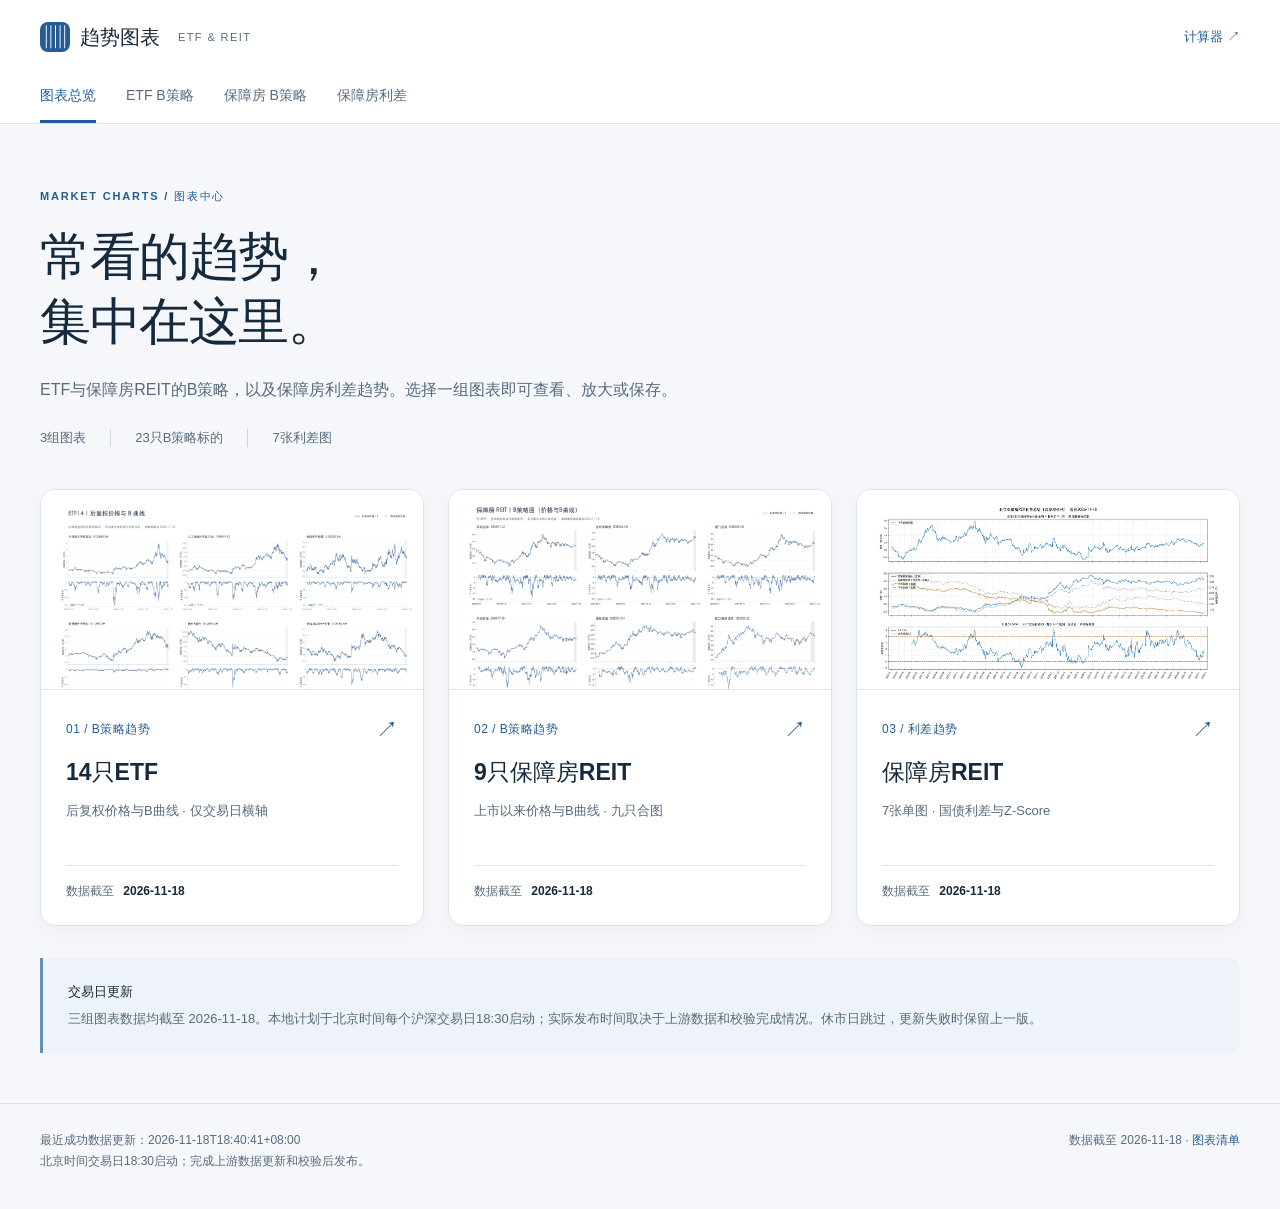
==== charts/index.html @ 42393dd6 "Update validated ETF and housing REIT charts through 2026-11-18" ====
<!doctype html>
<html lang="zh-CN">
<head>
<meta charset="utf-8">
<meta name="viewport" content="width=device-width, initial-scale=1">
<meta name="description" content="14只ETF、9只保障房REIT的B策略趋势，以及7只保障房REIT利差趋势图。按组标明数据日期，支持放大与原图下载。">
<meta name="color-scheme" content="light">
<title>图表总览 · 趋势图表</title>
<link rel="stylesheet" href="styles.css">
<script src="charts.js" defer></script>
</head>
<body>
<a class="skip" href="#main">跳到正文</a>
<header class="site-header"><div class="header-inner"><a class="brand" href="index.html"><span class="brand-mark" aria-hidden="true">▥</span> 趋势图表<span class="brand-small">ETF & REIT</span></a><a class="back-link" href="../">计算器 ↗</a></div><nav aria-label="图表分类"><a href="index.html" aria-current="page">图表总览</a><a href="etf-b.html">ETF B策略</a><a href="housing-b.html">保障房 B策略</a><a href="housing-spread.html">保障房利差</a></nav></header>
<main id="main"><section class="hero"><p class="eyebrow">MARKET CHARTS / 图表中心</p><h1>常看的趋势，<br>集中在这里。</h1><p class="intro">ETF与保障房REIT的B策略，以及保障房利差趋势。选择一组图表即可查看、放大或保存。</p><div class="hero-meta"><span>3组图表</span><span>23只B策略标的</span><span>7张利差图</span></div></section><section class="category-grid" aria-label="选择图表分类"><a class="category-card" href="etf-b.html"><div class="card-cover"><img src="assets/etf14-b-20261118-24dd83ee.png" alt="14只ETFB策略趋势预览" loading="lazy"></div><div class="category-body"><div class="category-label"><span>01 / B策略趋势</span><span>↗</span></div><h2>14只ETF</h2><p>后复权价格与B曲线 · 仅交易日横轴</p><div class="card-date">数据截至 <strong>2026-11-18</strong></div></div></a><a class="category-card" href="housing-b.html"><div class="card-cover"><img src="assets/housing9-b-20261118-d12f5470.png" alt="9只保障房REITB策略趋势预览" loading="lazy"></div><div class="category-body"><div class="category-label"><span>02 / B策略趋势</span><span>↗</span></div><h2>9只保障房REIT</h2><p>上市以来价格与B曲线 · 九只合图</p><div class="card-date">数据截至 <strong>2026-11-18</strong></div></div></a><a class="category-card" href="housing-spread.html"><div class="card-cover"><img src="assets/spread-508068-sh-20261118-1cb243d6.png" alt="保障房REIT利差趋势预览" loading="lazy"></div><div class="category-body"><div class="category-label"><span>03 / 利差趋势</span><span>↗</span></div><h2>保障房REIT</h2><p>7张单图 · 国债利差与Z-Score</p><div class="card-date">数据截至 <strong>2026-11-18</strong></div></div></a></section><aside class="note"><strong>交易日更新</strong><p>三组图表数据均截至 2026-11-18。本地计划于北京时间每个沪深交易日18:30启动；实际发布时间取决于上游数据和校验完成情况。休市日跳过，更新失败时保留上一版。</p></aside></main>
<footer><span>最近成功数据更新：2026-11-18T18:40:41+08:00<br>北京时间交易日18:30启动；完成上游数据更新和校验后发布。</span><span>数据截至 2026-11-18 · <a href="manifest.json">图表清单</a></span></footer>
</body></html>
---- charts/styles.css ----
:root{--ink:#162a3d;--muted:#586b7d;--blue:#255c94;--line:#dce5ed;--paper:#f5f7fa;--soft:#edf3f8;font-family:-apple-system,BlinkMacSystemFont,"Segoe UI","PingFang SC","Microsoft YaHei",sans-serif;color:var(--ink);background:var(--paper);font-synthesis:none}
*{box-sizing:border-box}html{scroll-behavior:smooth;scroll-padding-top:140px}body{margin:0}a{color:var(--blue);text-underline-offset:4px}button,a{-webkit-tap-highlight-color:transparent}button{font:inherit}a:focus-visible,button:focus-visible,summary:focus-visible,.chart-scroll:focus-visible{outline:3px solid #4387c5;outline-offset:4px}.skip{position:fixed;left:16px;top:-80px;padding:12px;background:white;z-index:5}.skip:focus{top:16px}.site-header{background:rgba(255,255,255,.97);border-bottom:1px solid var(--line);position:sticky;top:0;z-index:3}.header-inner,nav[aria-label="图表分类"]{max-width:1440px;margin:auto;padding:0 40px}.header-inner{height:74px;display:flex;justify-content:space-between;align-items:center}.brand{display:flex;align-items:center;gap:10px;font-size:20px;font-weight:750;color:var(--ink);text-decoration:none}.brand-mark{background:var(--blue);color:white;width:30px;height:30px;border-radius:8px;display:grid;place-items:center;font-size:23px}.brand-small{font-size:11px;letter-spacing:1.4px;color:var(--muted);font-weight:500;padding-left:8px}.back-link{font-size:13px;text-decoration:none}nav[aria-label="图表分类"]{display:flex;gap:30px;overflow-x:auto;white-space:nowrap}nav[aria-label="图表分类"] a{font-size:14px;color:var(--muted);padding:13px 0 15px;text-decoration:none;border-bottom:3px solid transparent}nav[aria-label="图表分类"] a[aria-current]{color:var(--blue);border-color:var(--blue);font-weight:650}main{max-width:1440px;margin:0 auto;padding:0 40px 50px}.hero{padding:65px 0 42px;max-width:780px}.eyebrow{font-size:11px;color:var(--blue);letter-spacing:1.8px;font-weight:750;margin:0 0 20px}.hero h1{font-size:clamp(34px,4vw,54px);line-height:1.27;font-weight:730;letter-spacing:-1.5px;margin:0 0 22px}h1{font-size:clamp(27px,3vw,38px);line-height:1.35;letter-spacing:-.7px;margin:0 0 15px}h2{font-weight:680}.intro{color:var(--muted);font-size:16px;line-height:1.8;max-width:760px;margin:0}.hero-meta{display:flex;gap:24px;margin-top:24px;font-size:13px;color:var(--muted)}.hero-meta span+span{padding-left:24px;border-left:1px solid #ccd7e1}.category-grid{display:grid;grid-template-columns:repeat(3,minmax(0,1fr));gap:24px}.category-card{display:block;border:1px solid var(--line);border-radius:15px;background:#fff;text-decoration:none;color:var(--ink);overflow:hidden;box-shadow:0 6px 20px rgba(31,57,83,.035);transition:transform .15s,border-color .15s}.category-card:hover{transform:translateY(-4px);border-color:#91b1cf}.card-cover{height:200px;overflow:hidden;border-bottom:1px solid var(--line);background:white;padding:14px 10px 0}.card-cover img{width:100%;height:auto;display:block}.category-body{padding:25px}.category-label{color:var(--blue);font-size:12px;display:flex;justify-content:space-between;align-items:center;letter-spacing:.5px}.category-label span:last-child{font-size:22px}.category-body h2{font-size:23px;margin:12px 0}.category-body p{font-size:13px;color:var(--muted);line-height:1.6;min-height:42px}.card-date{border-top:1px solid var(--line);padding-top:17px;margin-top:22px;font-size:12px;color:var(--muted)}.card-date strong{color:var(--ink);margin-left:6px;font-weight:600;font-variant-numeric:tabular-nums}.note{padding:22px 25px;background:var(--soft);border-left:3px solid #6390b7;border-radius:0 10px 10px 0;margin:32px 0 0;font-size:13px;line-height:1.8}.note strong{font-weight:650}.note p{margin:4px 0 0;color:var(--muted)}.note.compact{margin:0 0 28px}.page-heading{padding:45px 0 30px}.page-heading .eyebrow{margin-bottom:12px}.meta{display:flex;gap:12px;flex-wrap:wrap;margin:22px 0 0}.meta span{background:#e8eef5;color:#435e78;border-radius:6px;padding:7px 11px;font-size:12px}.meta strong{font-weight:650}.chart-card{background:white;border:1px solid var(--line);border-radius:12px;overflow:hidden;margin:0 0 28px;scroll-margin-top:140px}.chart-top{padding:24px;display:flex;justify-content:space-between;align-items:center;gap:20px}.chart-top h2{font-size:20px;margin:0 0 7px}.chart-top p{color:var(--muted);font-size:12px;margin:0;line-height:1.7}.text-link{font-size:13px;white-space:nowrap;text-decoration:none}.chart-tools{display:flex;align-items:center;flex-wrap:wrap;gap:8px;padding:12px 24px;background:#f7f9fb;border-top:1px solid #edf1f5;border-bottom:1px solid #edf1f5;font-size:12px}.chart-tools[hidden]{display:none}.chart-tools>span{color:var(--muted);margin-right:8px}.chart-tools button{background:white;border:1px solid #d6e0e9;padding:8px 12px;border-radius:6px;color:var(--muted);cursor:pointer}.chart-tools button[aria-pressed="true"]{background:var(--blue);border-color:var(--blue);color:white}.chart-tools a{margin-left:auto;text-decoration:none;padding:8px 0}.chart-scroll{overflow:auto;max-height:80vh;overscroll-behavior-x:contain}.chart-scroll img{display:block;width:100%;max-width:none;height:auto}.chart-hint{font-size:12px;color:var(--muted);padding:12px 24px;margin:0;border-top:1px solid #edf1f5;line-height:1.6}.holdings{border:1px solid var(--line);border-radius:10px;background:#fff;padding:20px 24px}.holdings summary{font-size:14px;cursor:pointer}.holding-grid{display:grid;grid-template-columns:repeat(3,minmax(0,1fr));gap:16px;margin-top:24px}.holding-grid>div{display:flex;flex-direction:column;gap:5px}.holding-grid span{font-size:13px}.holding-grid code{color:var(--muted);font-size:12px}.jump-links{display:flex;flex-wrap:wrap;gap:10px;margin:0 0 25px}.jump-links a{padding:9px 14px;border:1px solid #d6e0e9;border-radius:7px;font-size:13px;text-decoration:none;background:white}.jump-links a:hover{background:var(--soft)}footer{max-width:1440px;margin:0 auto;padding:26px 40px 36px;border-top:1px solid var(--line);color:var(--muted);font-size:12px;line-height:1.8;display:flex;justify-content:space-between;gap:14px}footer a{text-decoration:none}@media(min-width:1800px){main,.header-inner,nav[aria-label="图表分类"],footer{max-width:1640px}}@media(max-width:850px){.category-grid{grid-template-columns:1fr}.category-card{display:grid;grid-template-columns:35% 1fr}.card-cover{height:100%;max-height:240px;border-bottom:0;border-right:1px solid var(--line)}.category-body p{min-height:0}.category-body{padding:22px}.card-date{margin-top:14px;padding-top:12px}.holding-grid{grid-template-columns:repeat(2,minmax(0,1fr))}}@media(max-width:540px){html{scroll-padding-top:130px}main{padding:0 18px 34px}.header-inner,nav[aria-label="图表分类"]{padding-left:18px;padding-right:18px}.header-inner{height:64px}.brand-small{display:none}.brand{font-size:18px}nav[aria-label="图表分类"]{gap:22px}nav[aria-label="图表分类"] a{font-size:13px}.hero{padding-top:38px}.hero-meta{gap:12px;font-size:11px}.hero-meta span+span{padding-left:12px}.category-card{grid-template-columns:1fr}.card-cover{height:150px;border:0;border-bottom:1px solid var(--line)}.category-body h2{font-size:22px}.category-body p{font-size:13px}.page-heading{padding-top:32px}.intro{font-size:14px}.note{padding:17px 18px}.chart-top{padding:18px;align-items:flex-start}.chart-top h2{font-size:17px}.chart-top p{font-size:11px}.text-link{font-size:12px}.chart-tools{padding:10px 14px;gap:6px}.chart-tools>span{display:none}.chart-tools button{padding:8px 10px}.chart-hint{padding:12px 16px}.holding-grid{gap:18px 12px}.holdings{padding:20px 18px}.holding-grid span{font-size:12px}.jump-links{gap:8px}.jump-links a{font-size:12px;padding:9px 11px}footer{margin:0 18px;padding:24px 0;display:block}footer span{display:block;margin-bottom:6px}}@media(prefers-reduced-motion:reduce){html{scroll-behavior:auto}.category-card{transition:none}}
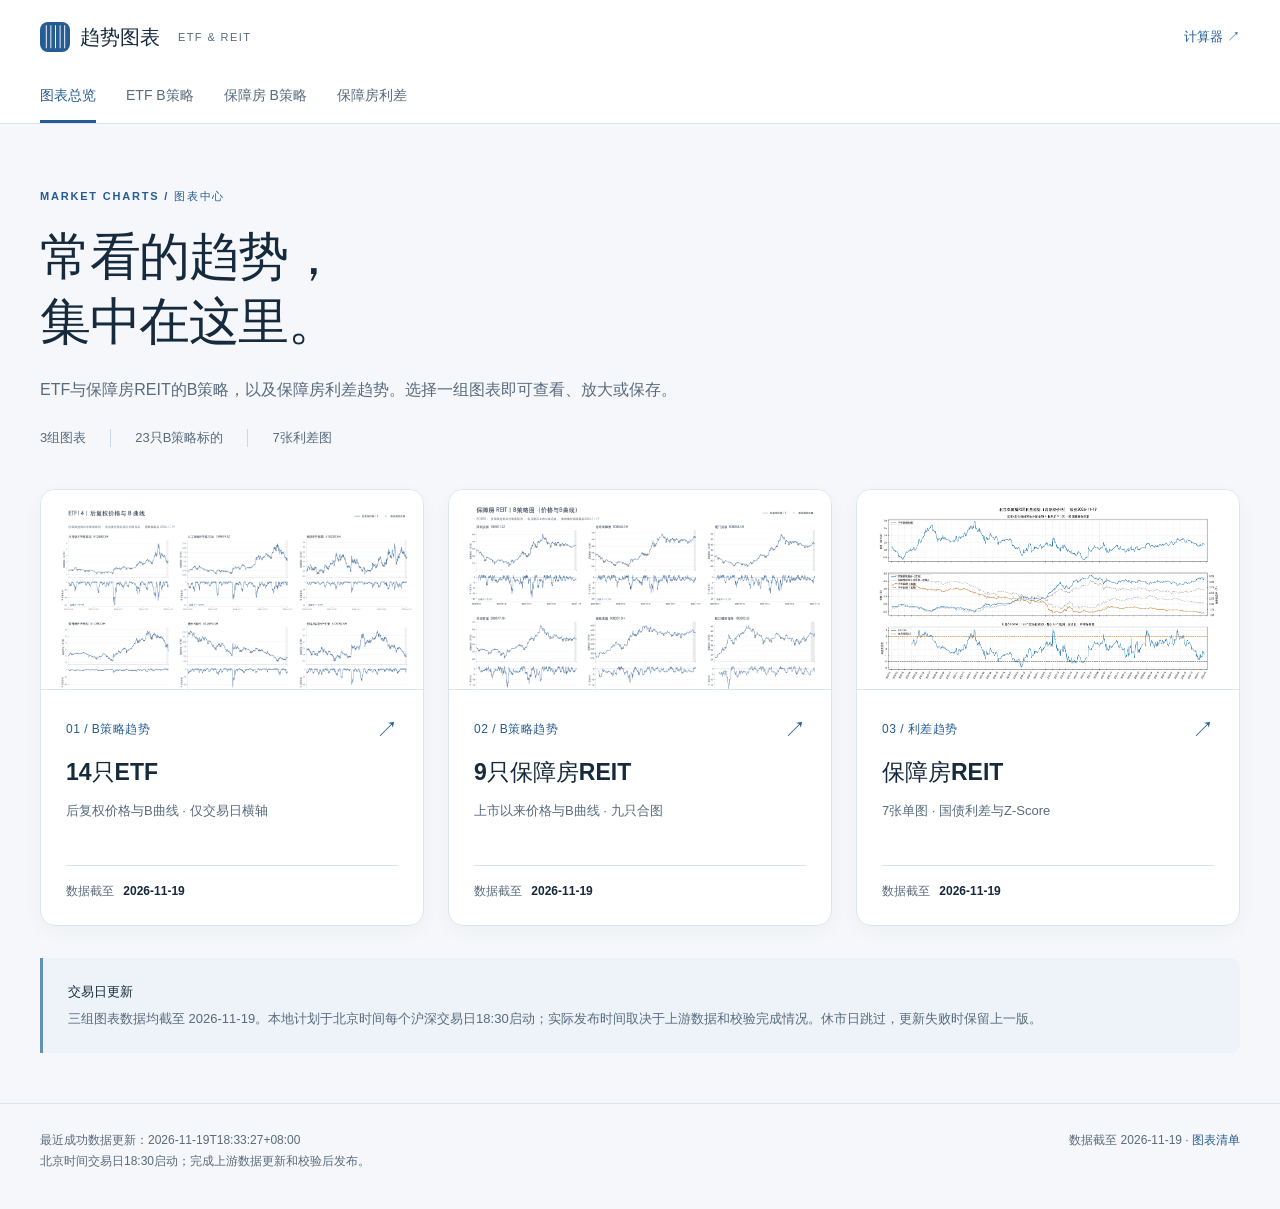
==== commit ecb60b93: "Update validated ETF and housing REIT charts through 2026-11-19" ====
--- a/charts/index.html
+++ b/charts/index.html
@@ -12,6 +12,6 @@
 <body>
 <a class="skip" href="#main">跳到正文</a>
 <header class="site-header"><div class="header-inner"><a class="brand" href="index.html"><span class="brand-mark" aria-hidden="true">▥</span> 趋势图表<span class="brand-small">ETF & REIT</span></a><a class="back-link" href="../">计算器 ↗</a></div><nav aria-label="图表分类"><a href="index.html" aria-current="page">图表总览</a><a href="etf-b.html">ETF B策略</a><a href="housing-b.html">保障房 B策略</a><a href="housing-spread.html">保障房利差</a></nav></header>
-<main id="main"><section class="hero"><p class="eyebrow">MARKET CHARTS / 图表中心</p><h1>常看的趋势，<br>集中在这里。</h1><p class="intro">ETF与保障房REIT的B策略，以及保障房利差趋势。选择一组图表即可查看、放大或保存。</p><div class="hero-meta"><span>3组图表</span><span>23只B策略标的</span><span>7张利差图</span></div></section><section class="category-grid" aria-label="选择图表分类"><a class="category-card" href="etf-b.html"><div class="card-cover"><img src="assets/etf14-b-20261118-24dd83ee.png" alt="14只ETFB策略趋势预览" loading="lazy"></div><div class="category-body"><div class="category-label"><span>01 / B策略趋势</span><span>↗</span></div><h2>14只ETF</h2><p>后复权价格与B曲线 · 仅交易日横轴</p><div class="card-date">数据截至 <strong>2026-11-18</strong></div></div></a><a class="category-card" href="housing-b.html"><div class="card-cover"><img src="assets/housing9-b-20261118-d12f5470.png" alt="9只保障房REITB策略趋势预览" loading="lazy"></div><div class="category-body"><div class="category-label"><span>02 / B策略趋势</span><span>↗</span></div><h2>9只保障房REIT</h2><p>上市以来价格与B曲线 · 九只合图</p><div class="card-date">数据截至 <strong>2026-11-18</strong></div></div></a><a class="category-card" href="housing-spread.html"><div class="card-cover"><img src="assets/spread-508068-sh-20261118-1cb243d6.png" alt="保障房REIT利差趋势预览" loading="lazy"></div><div class="category-body"><div class="category-label"><span>03 / 利差趋势</span><span>↗</span></div><h2>保障房REIT</h2><p>7张单图 · 国债利差与Z-Score</p><div class="card-date">数据截至 <strong>2026-11-18</strong></div></div></a></section><aside class="note"><strong>交易日更新</strong><p>三组图表数据均截至 2026-11-18。本地计划于北京时间每个沪深交易日18:30启动；实际发布时间取决于上游数据和校验完成情况。休市日跳过，更新失败时保留上一版。</p></aside></main>
-<footer><span>最近成功数据更新：2026-11-18T18:40:41+08:00<br>北京时间交易日18:30启动；完成上游数据更新和校验后发布。</span><span>数据截至 2026-11-18 · <a href="manifest.json">图表清单</a></span></footer>
+<main id="main"><section class="hero"><p class="eyebrow">MARKET CHARTS / 图表中心</p><h1>常看的趋势，<br>集中在这里。</h1><p class="intro">ETF与保障房REIT的B策略，以及保障房利差趋势。选择一组图表即可查看、放大或保存。</p><div class="hero-meta"><span>3组图表</span><span>23只B策略标的</span><span>7张利差图</span></div></section><section class="category-grid" aria-label="选择图表分类"><a class="category-card" href="etf-b.html"><div class="card-cover"><img src="assets/etf14-b-20261119-efd5bd20.png" alt="14只ETFB策略趋势预览" loading="lazy"></div><div class="category-body"><div class="category-label"><span>01 / B策略趋势</span><span>↗</span></div><h2>14只ETF</h2><p>后复权价格与B曲线 · 仅交易日横轴</p><div class="card-date">数据截至 <strong>2026-11-19</strong></div></div></a><a class="category-card" href="housing-b.html"><div class="card-cover"><img src="assets/housing9-b-20261119-cf28f181.png" alt="9只保障房REITB策略趋势预览" loading="lazy"></div><div class="category-body"><div class="category-label"><span>02 / B策略趋势</span><span>↗</span></div><h2>9只保障房REIT</h2><p>上市以来价格与B曲线 · 九只合图</p><div class="card-date">数据截至 <strong>2026-11-19</strong></div></div></a><a class="category-card" href="housing-spread.html"><div class="card-cover"><img src="assets/spread-508068-sh-20261119-6a21dc14.png" alt="保障房REIT利差趋势预览" loading="lazy"></div><div class="category-body"><div class="category-label"><span>03 / 利差趋势</span><span>↗</span></div><h2>保障房REIT</h2><p>7张单图 · 国债利差与Z-Score</p><div class="card-date">数据截至 <strong>2026-11-19</strong></div></div></a></section><aside class="note"><strong>交易日更新</strong><p>三组图表数据均截至 2026-11-19。本地计划于北京时间每个沪深交易日18:30启动；实际发布时间取决于上游数据和校验完成情况。休市日跳过，更新失败时保留上一版。</p></aside></main>
+<footer><span>最近成功数据更新：2026-11-19T18:33:27+08:00<br>北京时间交易日18:30启动；完成上游数据更新和校验后发布。</span><span>数据截至 2026-11-19 · <a href="manifest.json">图表清单</a></span></footer>
 </body></html>
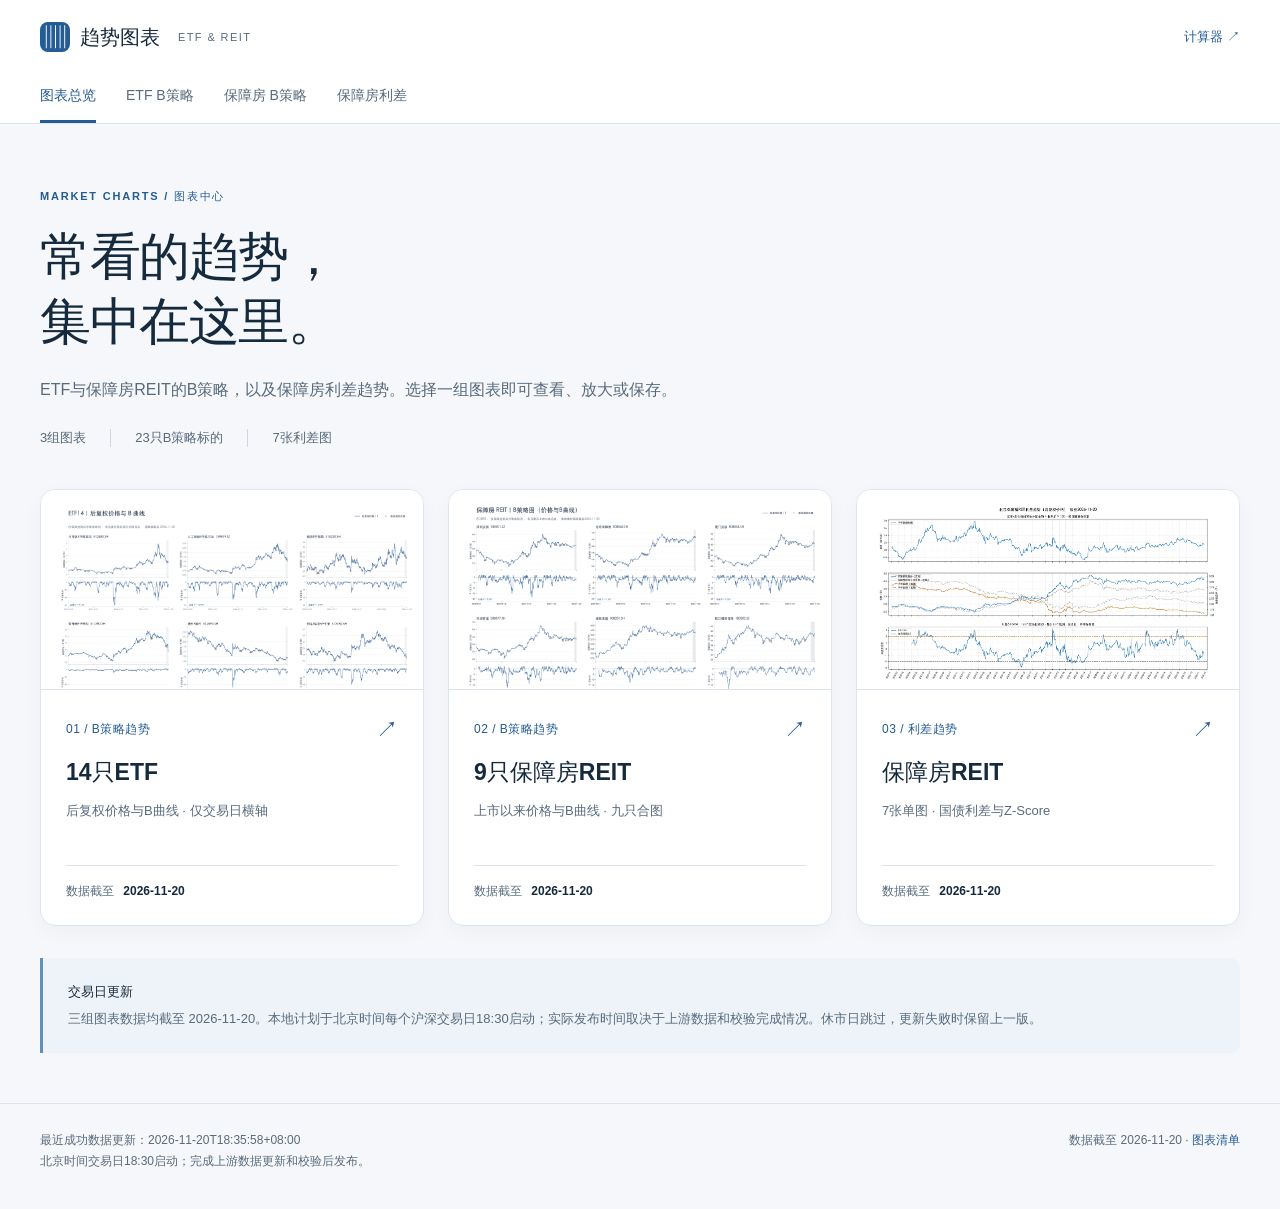
==== commit dc530e96: "Update validated ETF and housing REIT charts through 2026-11-20" ====
--- a/charts/index.html
+++ b/charts/index.html
@@ -12,6 +12,6 @@
 <body>
 <a class="skip" href="#main">跳到正文</a>
 <header class="site-header"><div class="header-inner"><a class="brand" href="index.html"><span class="brand-mark" aria-hidden="true">▥</span> 趋势图表<span class="brand-small">ETF & REIT</span></a><a class="back-link" href="../">计算器 ↗</a></div><nav aria-label="图表分类"><a href="index.html" aria-current="page">图表总览</a><a href="etf-b.html">ETF B策略</a><a href="housing-b.html">保障房 B策略</a><a href="housing-spread.html">保障房利差</a></nav></header>
-<main id="main"><section class="hero"><p class="eyebrow">MARKET CHARTS / 图表中心</p><h1>常看的趋势，<br>集中在这里。</h1><p class="intro">ETF与保障房REIT的B策略，以及保障房利差趋势。选择一组图表即可查看、放大或保存。</p><div class="hero-meta"><span>3组图表</span><span>23只B策略标的</span><span>7张利差图</span></div></section><section class="category-grid" aria-label="选择图表分类"><a class="category-card" href="etf-b.html"><div class="card-cover"><img src="assets/etf14-b-20261119-efd5bd20.png" alt="14只ETFB策略趋势预览" loading="lazy"></div><div class="category-body"><div class="category-label"><span>01 / B策略趋势</span><span>↗</span></div><h2>14只ETF</h2><p>后复权价格与B曲线 · 仅交易日横轴</p><div class="card-date">数据截至 <strong>2026-11-19</strong></div></div></a><a class="category-card" href="housing-b.html"><div class="card-cover"><img src="assets/housing9-b-20261119-cf28f181.png" alt="9只保障房REITB策略趋势预览" loading="lazy"></div><div class="category-body"><div class="category-label"><span>02 / B策略趋势</span><span>↗</span></div><h2>9只保障房REIT</h2><p>上市以来价格与B曲线 · 九只合图</p><div class="card-date">数据截至 <strong>2026-11-19</strong></div></div></a><a class="category-card" href="housing-spread.html"><div class="card-cover"><img src="assets/spread-508068-sh-20261119-6a21dc14.png" alt="保障房REIT利差趋势预览" loading="lazy"></div><div class="category-body"><div class="category-label"><span>03 / 利差趋势</span><span>↗</span></div><h2>保障房REIT</h2><p>7张单图 · 国债利差与Z-Score</p><div class="card-date">数据截至 <strong>2026-11-19</strong></div></div></a></section><aside class="note"><strong>交易日更新</strong><p>三组图表数据均截至 2026-11-19。本地计划于北京时间每个沪深交易日18:30启动；实际发布时间取决于上游数据和校验完成情况。休市日跳过，更新失败时保留上一版。</p></aside></main>
-<footer><span>最近成功数据更新：2026-11-19T18:33:27+08:00<br>北京时间交易日18:30启动；完成上游数据更新和校验后发布。</span><span>数据截至 2026-11-19 · <a href="manifest.json">图表清单</a></span></footer>
+<main id="main"><section class="hero"><p class="eyebrow">MARKET CHARTS / 图表中心</p><h1>常看的趋势，<br>集中在这里。</h1><p class="intro">ETF与保障房REIT的B策略，以及保障房利差趋势。选择一组图表即可查看、放大或保存。</p><div class="hero-meta"><span>3组图表</span><span>23只B策略标的</span><span>7张利差图</span></div></section><section class="category-grid" aria-label="选择图表分类"><a class="category-card" href="etf-b.html"><div class="card-cover"><img src="assets/etf14-b-20261120-15753b47.png" alt="14只ETFB策略趋势预览" loading="lazy"></div><div class="category-body"><div class="category-label"><span>01 / B策略趋势</span><span>↗</span></div><h2>14只ETF</h2><p>后复权价格与B曲线 · 仅交易日横轴</p><div class="card-date">数据截至 <strong>2026-11-20</strong></div></div></a><a class="category-card" href="housing-b.html"><div class="card-cover"><img src="assets/housing9-b-20261120-26a3cc46.png" alt="9只保障房REITB策略趋势预览" loading="lazy"></div><div class="category-body"><div class="category-label"><span>02 / B策略趋势</span><span>↗</span></div><h2>9只保障房REIT</h2><p>上市以来价格与B曲线 · 九只合图</p><div class="card-date">数据截至 <strong>2026-11-20</strong></div></div></a><a class="category-card" href="housing-spread.html"><div class="card-cover"><img src="assets/spread-508068-sh-20261120-fd1b4c7b.png" alt="保障房REIT利差趋势预览" loading="lazy"></div><div class="category-body"><div class="category-label"><span>03 / 利差趋势</span><span>↗</span></div><h2>保障房REIT</h2><p>7张单图 · 国债利差与Z-Score</p><div class="card-date">数据截至 <strong>2026-11-20</strong></div></div></a></section><aside class="note"><strong>交易日更新</strong><p>三组图表数据均截至 2026-11-20。本地计划于北京时间每个沪深交易日18:30启动；实际发布时间取决于上游数据和校验完成情况。休市日跳过，更新失败时保留上一版。</p></aside></main>
+<footer><span>最近成功数据更新：2026-11-20T18:35:58+08:00<br>北京时间交易日18:30启动；完成上游数据更新和校验后发布。</span><span>数据截至 2026-11-20 · <a href="manifest.json">图表清单</a></span></footer>
 </body></html>
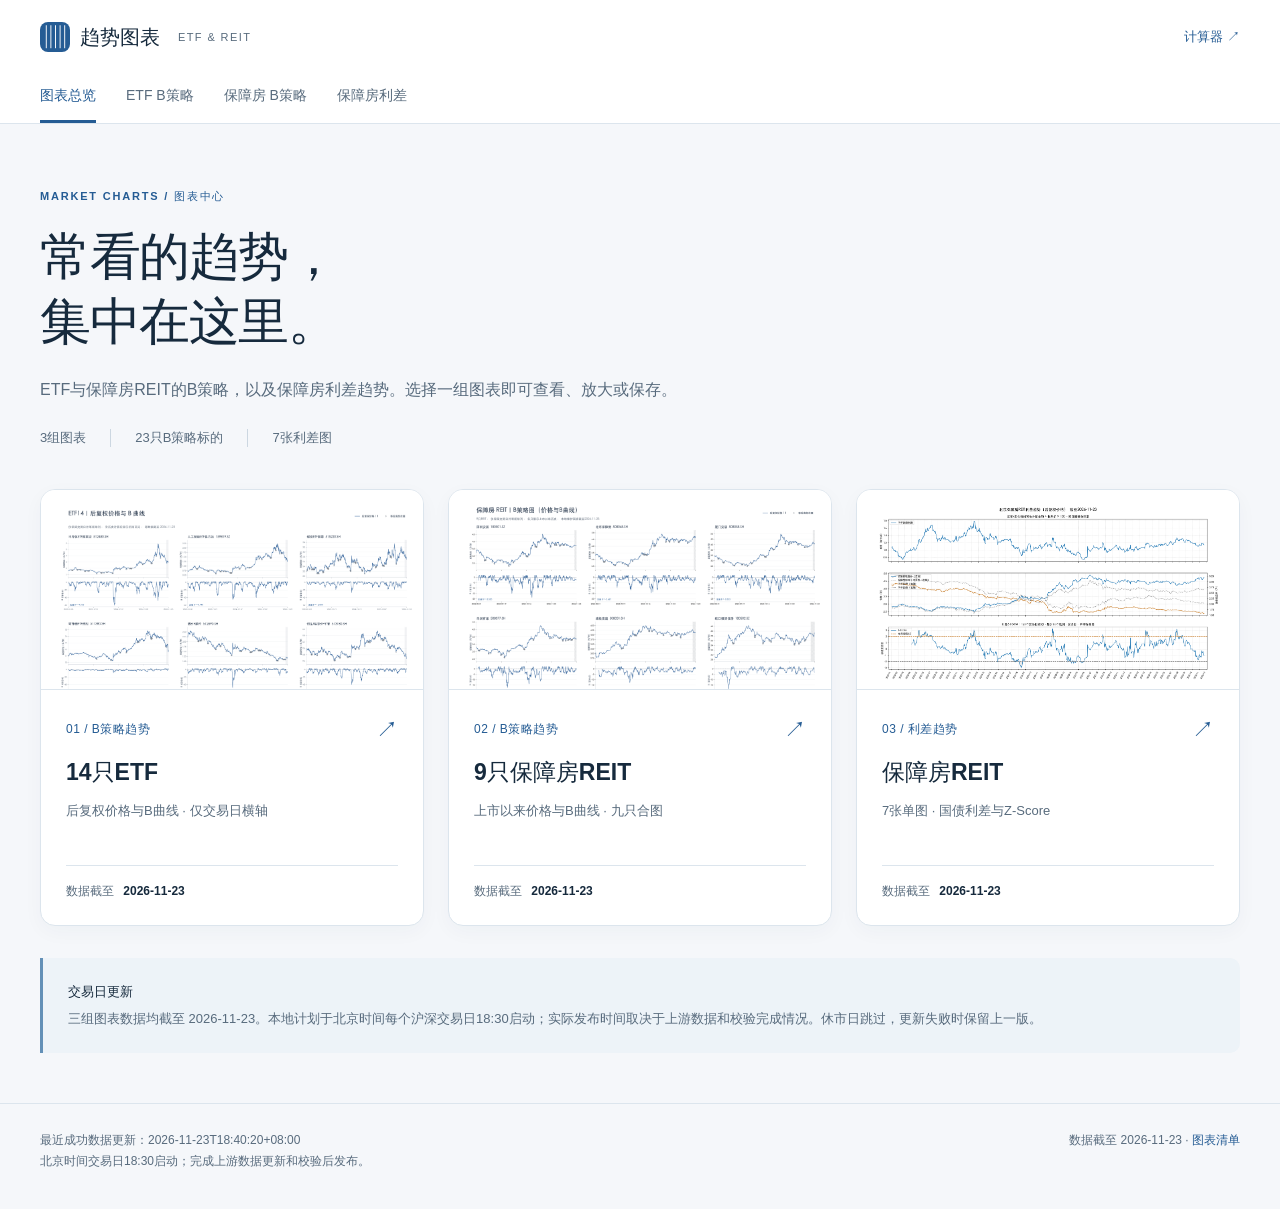
==== commit 041b5f41: "Update validated ETF and housing REIT charts through 2026-11-23" ====
--- a/charts/index.html
+++ b/charts/index.html
@@ -12,6 +12,6 @@
 <body>
 <a class="skip" href="#main">跳到正文</a>
 <header class="site-header"><div class="header-inner"><a class="brand" href="index.html"><span class="brand-mark" aria-hidden="true">▥</span> 趋势图表<span class="brand-small">ETF & REIT</span></a><a class="back-link" href="../">计算器 ↗</a></div><nav aria-label="图表分类"><a href="index.html" aria-current="page">图表总览</a><a href="etf-b.html">ETF B策略</a><a href="housing-b.html">保障房 B策略</a><a href="housing-spread.html">保障房利差</a></nav></header>
-<main id="main"><section class="hero"><p class="eyebrow">MARKET CHARTS / 图表中心</p><h1>常看的趋势，<br>集中在这里。</h1><p class="intro">ETF与保障房REIT的B策略，以及保障房利差趋势。选择一组图表即可查看、放大或保存。</p><div class="hero-meta"><span>3组图表</span><span>23只B策略标的</span><span>7张利差图</span></div></section><section class="category-grid" aria-label="选择图表分类"><a class="category-card" href="etf-b.html"><div class="card-cover"><img src="assets/etf14-b-20261120-15753b47.png" alt="14只ETFB策略趋势预览" loading="lazy"></div><div class="category-body"><div class="category-label"><span>01 / B策略趋势</span><span>↗</span></div><h2>14只ETF</h2><p>后复权价格与B曲线 · 仅交易日横轴</p><div class="card-date">数据截至 <strong>2026-11-20</strong></div></div></a><a class="category-card" href="housing-b.html"><div class="card-cover"><img src="assets/housing9-b-20261120-26a3cc46.png" alt="9只保障房REITB策略趋势预览" loading="lazy"></div><div class="category-body"><div class="category-label"><span>02 / B策略趋势</span><span>↗</span></div><h2>9只保障房REIT</h2><p>上市以来价格与B曲线 · 九只合图</p><div class="card-date">数据截至 <strong>2026-11-20</strong></div></div></a><a class="category-card" href="housing-spread.html"><div class="card-cover"><img src="assets/spread-508068-sh-20261120-fd1b4c7b.png" alt="保障房REIT利差趋势预览" loading="lazy"></div><div class="category-body"><div class="category-label"><span>03 / 利差趋势</span><span>↗</span></div><h2>保障房REIT</h2><p>7张单图 · 国债利差与Z-Score</p><div class="card-date">数据截至 <strong>2026-11-20</strong></div></div></a></section><aside class="note"><strong>交易日更新</strong><p>三组图表数据均截至 2026-11-20。本地计划于北京时间每个沪深交易日18:30启动；实际发布时间取决于上游数据和校验完成情况。休市日跳过，更新失败时保留上一版。</p></aside></main>
-<footer><span>最近成功数据更新：2026-11-20T18:35:58+08:00<br>北京时间交易日18:30启动；完成上游数据更新和校验后发布。</span><span>数据截至 2026-11-20 · <a href="manifest.json">图表清单</a></span></footer>
+<main id="main"><section class="hero"><p class="eyebrow">MARKET CHARTS / 图表中心</p><h1>常看的趋势，<br>集中在这里。</h1><p class="intro">ETF与保障房REIT的B策略，以及保障房利差趋势。选择一组图表即可查看、放大或保存。</p><div class="hero-meta"><span>3组图表</span><span>23只B策略标的</span><span>7张利差图</span></div></section><section class="category-grid" aria-label="选择图表分类"><a class="category-card" href="etf-b.html"><div class="card-cover"><img src="assets/etf14-b-20261123-5dd406ef.png" alt="14只ETFB策略趋势预览" loading="lazy"></div><div class="category-body"><div class="category-label"><span>01 / B策略趋势</span><span>↗</span></div><h2>14只ETF</h2><p>后复权价格与B曲线 · 仅交易日横轴</p><div class="card-date">数据截至 <strong>2026-11-23</strong></div></div></a><a class="category-card" href="housing-b.html"><div class="card-cover"><img src="assets/housing9-b-20261123-970a7897.png" alt="9只保障房REITB策略趋势预览" loading="lazy"></div><div class="category-body"><div class="category-label"><span>02 / B策略趋势</span><span>↗</span></div><h2>9只保障房REIT</h2><p>上市以来价格与B曲线 · 九只合图</p><div class="card-date">数据截至 <strong>2026-11-23</strong></div></div></a><a class="category-card" href="housing-spread.html"><div class="card-cover"><img src="assets/spread-508068-sh-20261123-16c38dd3.png" alt="保障房REIT利差趋势预览" loading="lazy"></div><div class="category-body"><div class="category-label"><span>03 / 利差趋势</span><span>↗</span></div><h2>保障房REIT</h2><p>7张单图 · 国债利差与Z-Score</p><div class="card-date">数据截至 <strong>2026-11-23</strong></div></div></a></section><aside class="note"><strong>交易日更新</strong><p>三组图表数据均截至 2026-11-23。本地计划于北京时间每个沪深交易日18:30启动；实际发布时间取决于上游数据和校验完成情况。休市日跳过，更新失败时保留上一版。</p></aside></main>
+<footer><span>最近成功数据更新：2026-11-23T18:40:20+08:00<br>北京时间交易日18:30启动；完成上游数据更新和校验后发布。</span><span>数据截至 2026-11-23 · <a href="manifest.json">图表清单</a></span></footer>
 </body></html>
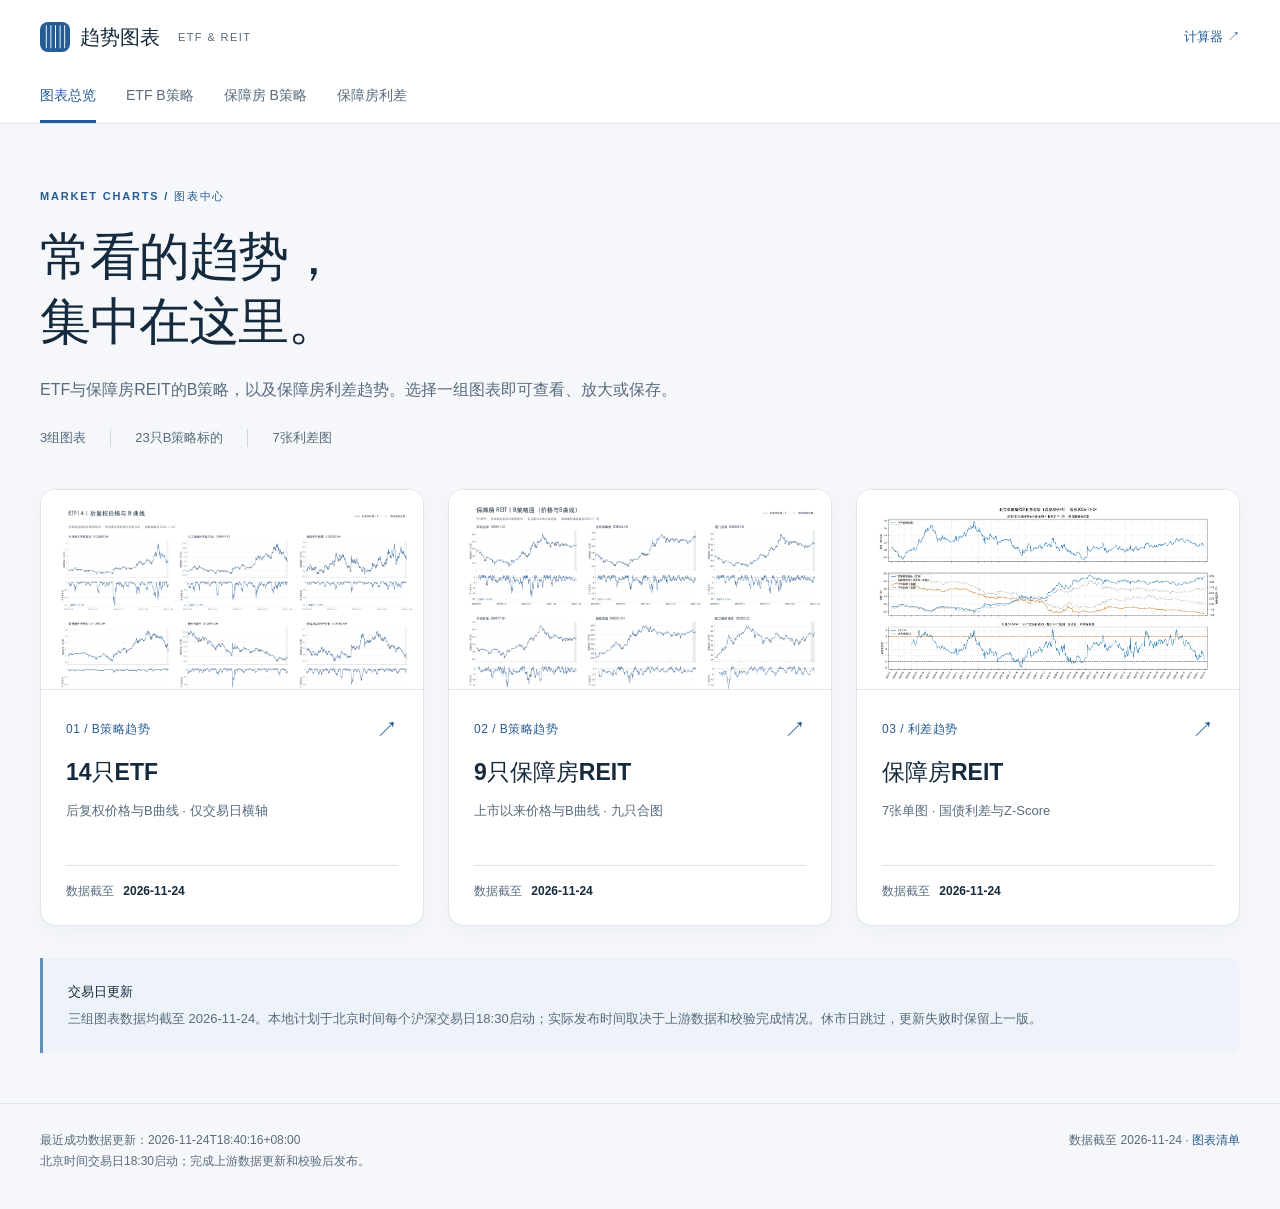
==== commit 484471ad: "Update validated ETF and housing REIT charts through 2026-11-24" ====
--- a/charts/index.html
+++ b/charts/index.html
@@ -12,6 +12,6 @@
 <body>
 <a class="skip" href="#main">跳到正文</a>
 <header class="site-header"><div class="header-inner"><a class="brand" href="index.html"><span class="brand-mark" aria-hidden="true">▥</span> 趋势图表<span class="brand-small">ETF & REIT</span></a><a class="back-link" href="../">计算器 ↗</a></div><nav aria-label="图表分类"><a href="index.html" aria-current="page">图表总览</a><a href="etf-b.html">ETF B策略</a><a href="housing-b.html">保障房 B策略</a><a href="housing-spread.html">保障房利差</a></nav></header>
-<main id="main"><section class="hero"><p class="eyebrow">MARKET CHARTS / 图表中心</p><h1>常看的趋势，<br>集中在这里。</h1><p class="intro">ETF与保障房REIT的B策略，以及保障房利差趋势。选择一组图表即可查看、放大或保存。</p><div class="hero-meta"><span>3组图表</span><span>23只B策略标的</span><span>7张利差图</span></div></section><section class="category-grid" aria-label="选择图表分类"><a class="category-card" href="etf-b.html"><div class="card-cover"><img src="assets/etf14-b-20261123-5dd406ef.png" alt="14只ETFB策略趋势预览" loading="lazy"></div><div class="category-body"><div class="category-label"><span>01 / B策略趋势</span><span>↗</span></div><h2>14只ETF</h2><p>后复权价格与B曲线 · 仅交易日横轴</p><div class="card-date">数据截至 <strong>2026-11-23</strong></div></div></a><a class="category-card" href="housing-b.html"><div class="card-cover"><img src="assets/housing9-b-20261123-970a7897.png" alt="9只保障房REITB策略趋势预览" loading="lazy"></div><div class="category-body"><div class="category-label"><span>02 / B策略趋势</span><span>↗</span></div><h2>9只保障房REIT</h2><p>上市以来价格与B曲线 · 九只合图</p><div class="card-date">数据截至 <strong>2026-11-23</strong></div></div></a><a class="category-card" href="housing-spread.html"><div class="card-cover"><img src="assets/spread-508068-sh-20261123-16c38dd3.png" alt="保障房REIT利差趋势预览" loading="lazy"></div><div class="category-body"><div class="category-label"><span>03 / 利差趋势</span><span>↗</span></div><h2>保障房REIT</h2><p>7张单图 · 国债利差与Z-Score</p><div class="card-date">数据截至 <strong>2026-11-23</strong></div></div></a></section><aside class="note"><strong>交易日更新</strong><p>三组图表数据均截至 2026-11-23。本地计划于北京时间每个沪深交易日18:30启动；实际发布时间取决于上游数据和校验完成情况。休市日跳过，更新失败时保留上一版。</p></aside></main>
-<footer><span>最近成功数据更新：2026-11-23T18:40:20+08:00<br>北京时间交易日18:30启动；完成上游数据更新和校验后发布。</span><span>数据截至 2026-11-23 · <a href="manifest.json">图表清单</a></span></footer>
+<main id="main"><section class="hero"><p class="eyebrow">MARKET CHARTS / 图表中心</p><h1>常看的趋势，<br>集中在这里。</h1><p class="intro">ETF与保障房REIT的B策略，以及保障房利差趋势。选择一组图表即可查看、放大或保存。</p><div class="hero-meta"><span>3组图表</span><span>23只B策略标的</span><span>7张利差图</span></div></section><section class="category-grid" aria-label="选择图表分类"><a class="category-card" href="etf-b.html"><div class="card-cover"><img src="assets/etf14-b-20261124-e7e5e10e.png" alt="14只ETFB策略趋势预览" loading="lazy"></div><div class="category-body"><div class="category-label"><span>01 / B策略趋势</span><span>↗</span></div><h2>14只ETF</h2><p>后复权价格与B曲线 · 仅交易日横轴</p><div class="card-date">数据截至 <strong>2026-11-24</strong></div></div></a><a class="category-card" href="housing-b.html"><div class="card-cover"><img src="assets/housing9-b-20261124-d8de9c59.png" alt="9只保障房REITB策略趋势预览" loading="lazy"></div><div class="category-body"><div class="category-label"><span>02 / B策略趋势</span><span>↗</span></div><h2>9只保障房REIT</h2><p>上市以来价格与B曲线 · 九只合图</p><div class="card-date">数据截至 <strong>2026-11-24</strong></div></div></a><a class="category-card" href="housing-spread.html"><div class="card-cover"><img src="assets/spread-508068-sh-20261124-9ccdb9e8.png" alt="保障房REIT利差趋势预览" loading="lazy"></div><div class="category-body"><div class="category-label"><span>03 / 利差趋势</span><span>↗</span></div><h2>保障房REIT</h2><p>7张单图 · 国债利差与Z-Score</p><div class="card-date">数据截至 <strong>2026-11-24</strong></div></div></a></section><aside class="note"><strong>交易日更新</strong><p>三组图表数据均截至 2026-11-24。本地计划于北京时间每个沪深交易日18:30启动；实际发布时间取决于上游数据和校验完成情况。休市日跳过，更新失败时保留上一版。</p></aside></main>
+<footer><span>最近成功数据更新：2026-11-24T18:40:16+08:00<br>北京时间交易日18:30启动；完成上游数据更新和校验后发布。</span><span>数据截至 2026-11-24 · <a href="manifest.json">图表清单</a></span></footer>
 </body></html>
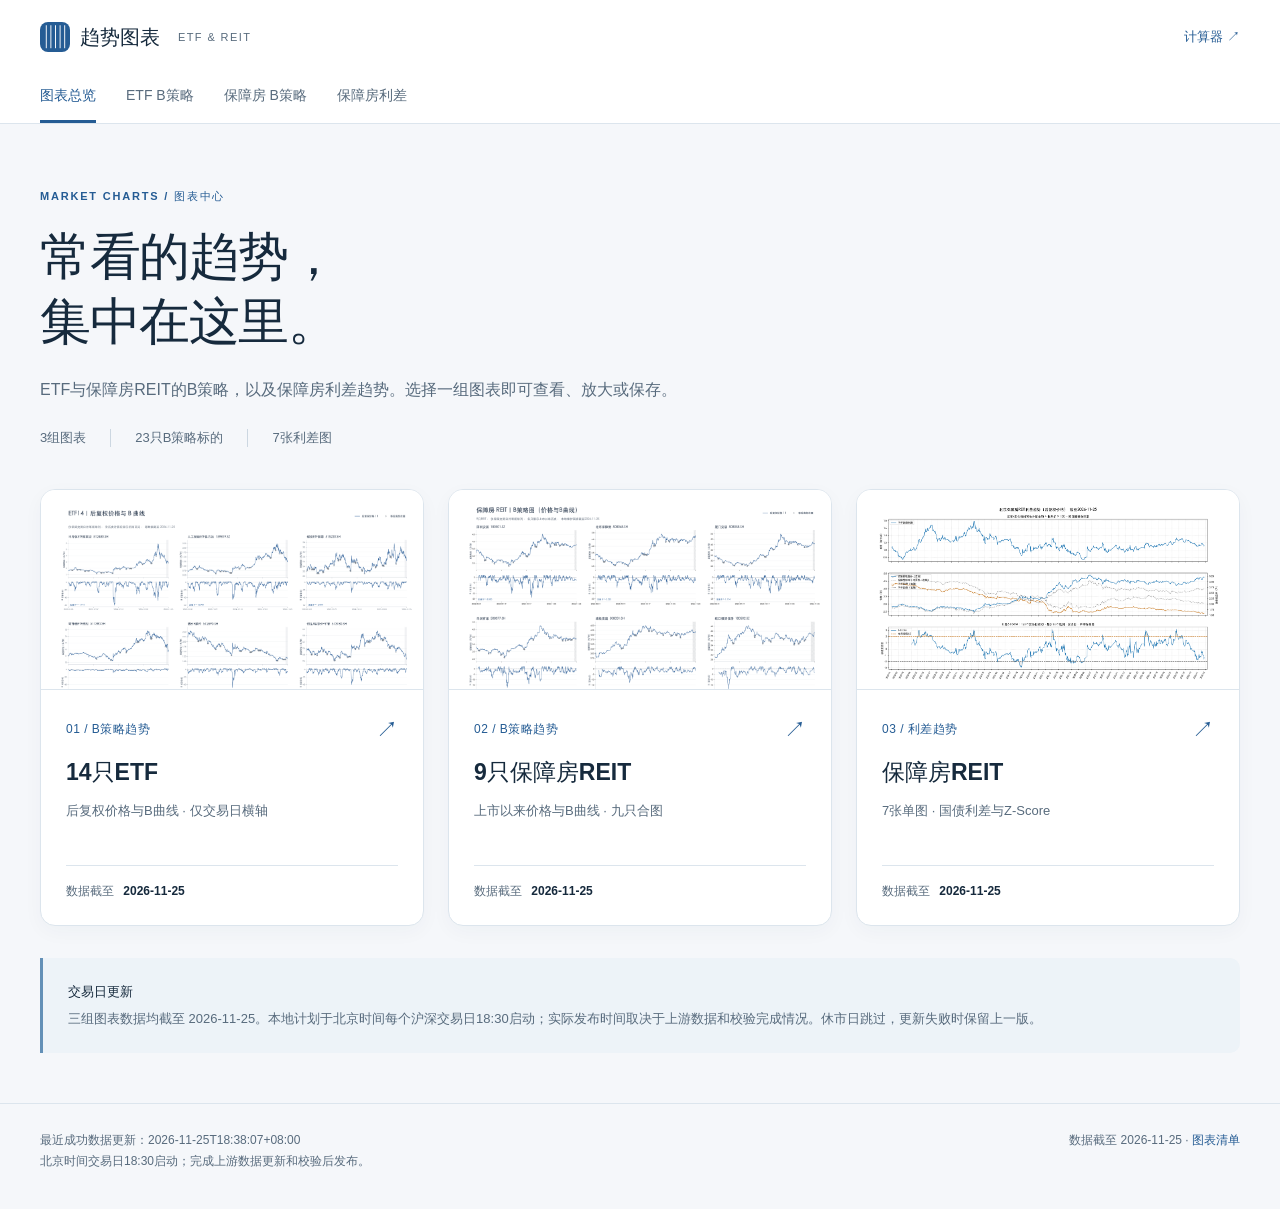
==== commit ae0f5a19: "Update validated ETF and housing REIT charts through 2026-11-25" ====
--- a/charts/index.html
+++ b/charts/index.html
@@ -12,6 +12,6 @@
 <body>
 <a class="skip" href="#main">跳到正文</a>
 <header class="site-header"><div class="header-inner"><a class="brand" href="index.html"><span class="brand-mark" aria-hidden="true">▥</span> 趋势图表<span class="brand-small">ETF & REIT</span></a><a class="back-link" href="../">计算器 ↗</a></div><nav aria-label="图表分类"><a href="index.html" aria-current="page">图表总览</a><a href="etf-b.html">ETF B策略</a><a href="housing-b.html">保障房 B策略</a><a href="housing-spread.html">保障房利差</a></nav></header>
-<main id="main"><section class="hero"><p class="eyebrow">MARKET CHARTS / 图表中心</p><h1>常看的趋势，<br>集中在这里。</h1><p class="intro">ETF与保障房REIT的B策略，以及保障房利差趋势。选择一组图表即可查看、放大或保存。</p><div class="hero-meta"><span>3组图表</span><span>23只B策略标的</span><span>7张利差图</span></div></section><section class="category-grid" aria-label="选择图表分类"><a class="category-card" href="etf-b.html"><div class="card-cover"><img src="assets/etf14-b-20261124-e7e5e10e.png" alt="14只ETFB策略趋势预览" loading="lazy"></div><div class="category-body"><div class="category-label"><span>01 / B策略趋势</span><span>↗</span></div><h2>14只ETF</h2><p>后复权价格与B曲线 · 仅交易日横轴</p><div class="card-date">数据截至 <strong>2026-11-24</strong></div></div></a><a class="category-card" href="housing-b.html"><div class="card-cover"><img src="assets/housing9-b-20261124-d8de9c59.png" alt="9只保障房REITB策略趋势预览" loading="lazy"></div><div class="category-body"><div class="category-label"><span>02 / B策略趋势</span><span>↗</span></div><h2>9只保障房REIT</h2><p>上市以来价格与B曲线 · 九只合图</p><div class="card-date">数据截至 <strong>2026-11-24</strong></div></div></a><a class="category-card" href="housing-spread.html"><div class="card-cover"><img src="assets/spread-508068-sh-20261124-9ccdb9e8.png" alt="保障房REIT利差趋势预览" loading="lazy"></div><div class="category-body"><div class="category-label"><span>03 / 利差趋势</span><span>↗</span></div><h2>保障房REIT</h2><p>7张单图 · 国债利差与Z-Score</p><div class="card-date">数据截至 <strong>2026-11-24</strong></div></div></a></section><aside class="note"><strong>交易日更新</strong><p>三组图表数据均截至 2026-11-24。本地计划于北京时间每个沪深交易日18:30启动；实际发布时间取决于上游数据和校验完成情况。休市日跳过，更新失败时保留上一版。</p></aside></main>
-<footer><span>最近成功数据更新：2026-11-24T18:40:16+08:00<br>北京时间交易日18:30启动；完成上游数据更新和校验后发布。</span><span>数据截至 2026-11-24 · <a href="manifest.json">图表清单</a></span></footer>
+<main id="main"><section class="hero"><p class="eyebrow">MARKET CHARTS / 图表中心</p><h1>常看的趋势，<br>集中在这里。</h1><p class="intro">ETF与保障房REIT的B策略，以及保障房利差趋势。选择一组图表即可查看、放大或保存。</p><div class="hero-meta"><span>3组图表</span><span>23只B策略标的</span><span>7张利差图</span></div></section><section class="category-grid" aria-label="选择图表分类"><a class="category-card" href="etf-b.html"><div class="card-cover"><img src="assets/etf14-b-20261125-ae13a7d1.png" alt="14只ETFB策略趋势预览" loading="lazy"></div><div class="category-body"><div class="category-label"><span>01 / B策略趋势</span><span>↗</span></div><h2>14只ETF</h2><p>后复权价格与B曲线 · 仅交易日横轴</p><div class="card-date">数据截至 <strong>2026-11-25</strong></div></div></a><a class="category-card" href="housing-b.html"><div class="card-cover"><img src="assets/housing9-b-20261125-b21a4127.png" alt="9只保障房REITB策略趋势预览" loading="lazy"></div><div class="category-body"><div class="category-label"><span>02 / B策略趋势</span><span>↗</span></div><h2>9只保障房REIT</h2><p>上市以来价格与B曲线 · 九只合图</p><div class="card-date">数据截至 <strong>2026-11-25</strong></div></div></a><a class="category-card" href="housing-spread.html"><div class="card-cover"><img src="assets/spread-508068-sh-20261125-663acd1e.png" alt="保障房REIT利差趋势预览" loading="lazy"></div><div class="category-body"><div class="category-label"><span>03 / 利差趋势</span><span>↗</span></div><h2>保障房REIT</h2><p>7张单图 · 国债利差与Z-Score</p><div class="card-date">数据截至 <strong>2026-11-25</strong></div></div></a></section><aside class="note"><strong>交易日更新</strong><p>三组图表数据均截至 2026-11-25。本地计划于北京时间每个沪深交易日18:30启动；实际发布时间取决于上游数据和校验完成情况。休市日跳过，更新失败时保留上一版。</p></aside></main>
+<footer><span>最近成功数据更新：2026-11-25T18:38:07+08:00<br>北京时间交易日18:30启动；完成上游数据更新和校验后发布。</span><span>数据截至 2026-11-25 · <a href="manifest.json">图表清单</a></span></footer>
 </body></html>
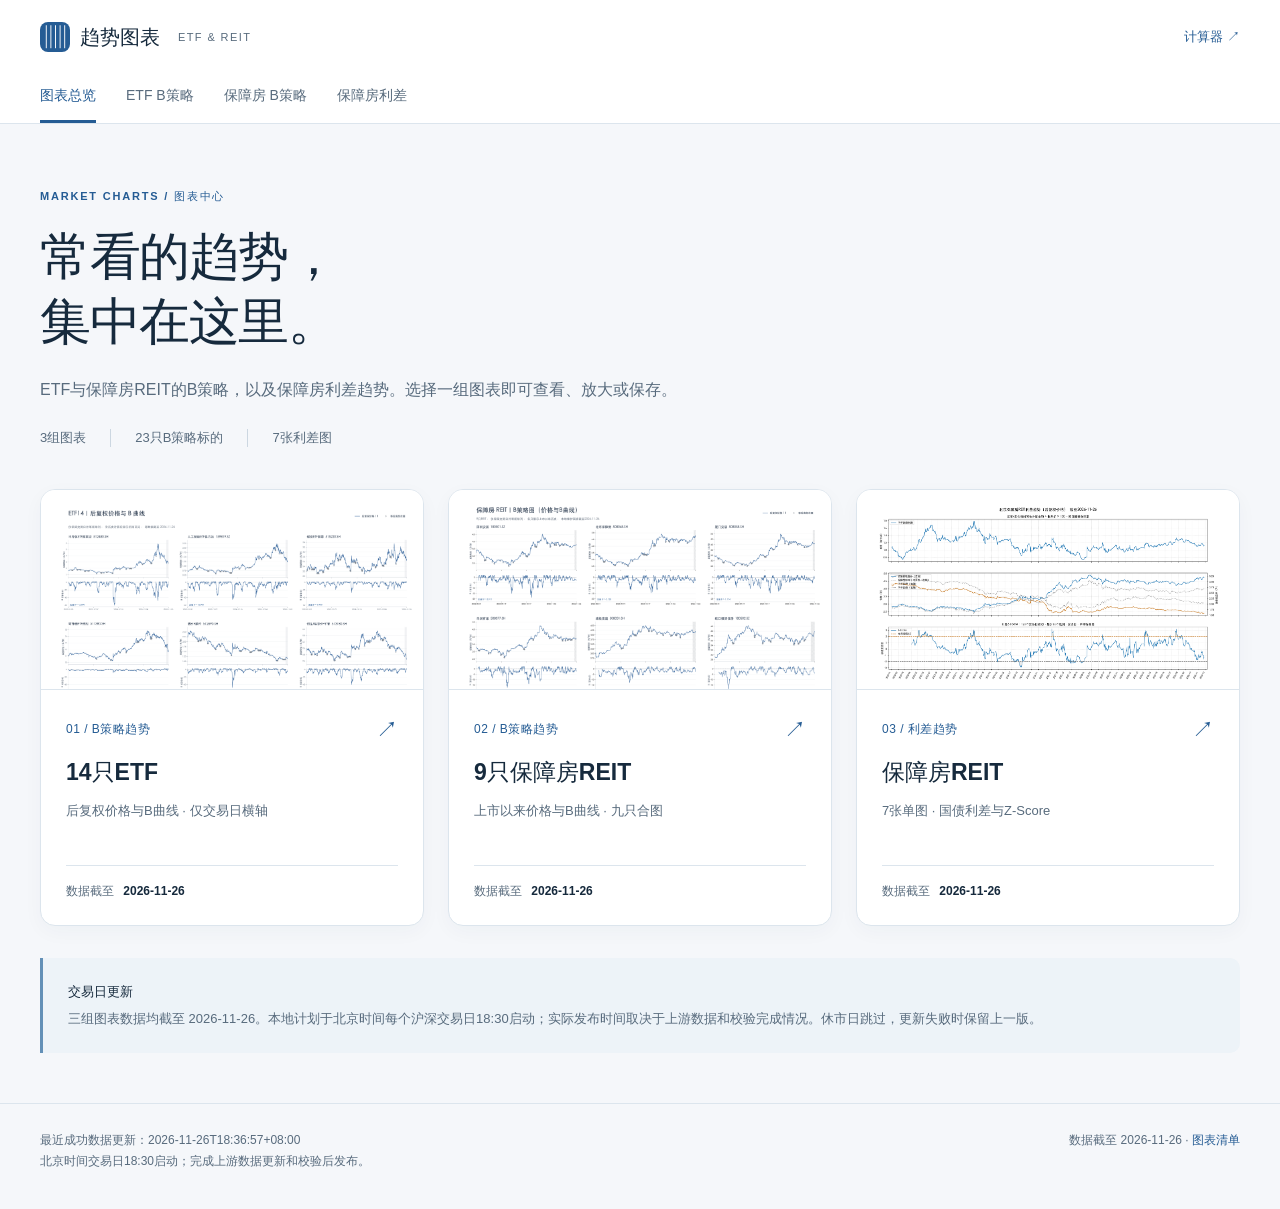
==== commit 6d57712e: "Update ETF and housing REIT charts through 2026-11-26" ====
--- a/charts/index.html
+++ b/charts/index.html
@@ -12,6 +12,6 @@
 <body>
 <a class="skip" href="#main">跳到正文</a>
 <header class="site-header"><div class="header-inner"><a class="brand" href="index.html"><span class="brand-mark" aria-hidden="true">▥</span> 趋势图表<span class="brand-small">ETF & REIT</span></a><a class="back-link" href="../">计算器 ↗</a></div><nav aria-label="图表分类"><a href="index.html" aria-current="page">图表总览</a><a href="etf-b.html">ETF B策略</a><a href="housing-b.html">保障房 B策略</a><a href="housing-spread.html">保障房利差</a></nav></header>
-<main id="main"><section class="hero"><p class="eyebrow">MARKET CHARTS / 图表中心</p><h1>常看的趋势，<br>集中在这里。</h1><p class="intro">ETF与保障房REIT的B策略，以及保障房利差趋势。选择一组图表即可查看、放大或保存。</p><div class="hero-meta"><span>3组图表</span><span>23只B策略标的</span><span>7张利差图</span></div></section><section class="category-grid" aria-label="选择图表分类"><a class="category-card" href="etf-b.html"><div class="card-cover"><img src="assets/etf14-b-20261125-ae13a7d1.png" alt="14只ETFB策略趋势预览" loading="lazy"></div><div class="category-body"><div class="category-label"><span>01 / B策略趋势</span><span>↗</span></div><h2>14只ETF</h2><p>后复权价格与B曲线 · 仅交易日横轴</p><div class="card-date">数据截至 <strong>2026-11-25</strong></div></div></a><a class="category-card" href="housing-b.html"><div class="card-cover"><img src="assets/housing9-b-20261125-b21a4127.png" alt="9只保障房REITB策略趋势预览" loading="lazy"></div><div class="category-body"><div class="category-label"><span>02 / B策略趋势</span><span>↗</span></div><h2>9只保障房REIT</h2><p>上市以来价格与B曲线 · 九只合图</p><div class="card-date">数据截至 <strong>2026-11-25</strong></div></div></a><a class="category-card" href="housing-spread.html"><div class="card-cover"><img src="assets/spread-508068-sh-20261125-663acd1e.png" alt="保障房REIT利差趋势预览" loading="lazy"></div><div class="category-body"><div class="category-label"><span>03 / 利差趋势</span><span>↗</span></div><h2>保障房REIT</h2><p>7张单图 · 国债利差与Z-Score</p><div class="card-date">数据截至 <strong>2026-11-25</strong></div></div></a></section><aside class="note"><strong>交易日更新</strong><p>三组图表数据均截至 2026-11-25。本地计划于北京时间每个沪深交易日18:30启动；实际发布时间取决于上游数据和校验完成情况。休市日跳过，更新失败时保留上一版。</p></aside></main>
-<footer><span>最近成功数据更新：2026-11-25T18:38:07+08:00<br>北京时间交易日18:30启动；完成上游数据更新和校验后发布。</span><span>数据截至 2026-11-25 · <a href="manifest.json">图表清单</a></span></footer>
+<main id="main"><section class="hero"><p class="eyebrow">MARKET CHARTS / 图表中心</p><h1>常看的趋势，<br>集中在这里。</h1><p class="intro">ETF与保障房REIT的B策略，以及保障房利差趋势。选择一组图表即可查看、放大或保存。</p><div class="hero-meta"><span>3组图表</span><span>23只B策略标的</span><span>7张利差图</span></div></section><section class="category-grid" aria-label="选择图表分类"><a class="category-card" href="etf-b.html"><div class="card-cover"><img src="assets/etf14-b-20261126-6523832e.png" alt="14只ETFB策略趋势预览" loading="lazy"></div><div class="category-body"><div class="category-label"><span>01 / B策略趋势</span><span>↗</span></div><h2>14只ETF</h2><p>后复权价格与B曲线 · 仅交易日横轴</p><div class="card-date">数据截至 <strong>2026-11-26</strong></div></div></a><a class="category-card" href="housing-b.html"><div class="card-cover"><img src="assets/housing9-b-20261126-f212e569.png" alt="9只保障房REITB策略趋势预览" loading="lazy"></div><div class="category-body"><div class="category-label"><span>02 / B策略趋势</span><span>↗</span></div><h2>9只保障房REIT</h2><p>上市以来价格与B曲线 · 九只合图</p><div class="card-date">数据截至 <strong>2026-11-26</strong></div></div></a><a class="category-card" href="housing-spread.html"><div class="card-cover"><img src="assets/spread-508068-sh-20261126-2271e21c.png" alt="保障房REIT利差趋势预览" loading="lazy"></div><div class="category-body"><div class="category-label"><span>03 / 利差趋势</span><span>↗</span></div><h2>保障房REIT</h2><p>7张单图 · 国债利差与Z-Score</p><div class="card-date">数据截至 <strong>2026-11-26</strong></div></div></a></section><aside class="note"><strong>交易日更新</strong><p>三组图表数据均截至 2026-11-26。本地计划于北京时间每个沪深交易日18:30启动；实际发布时间取决于上游数据和校验完成情况。休市日跳过，更新失败时保留上一版。</p></aside></main>
+<footer><span>最近成功数据更新：2026-11-26T18:36:57+08:00<br>北京时间交易日18:30启动；完成上游数据更新和校验后发布。</span><span>数据截至 2026-11-26 · <a href="manifest.json">图表清单</a></span></footer>
 </body></html>
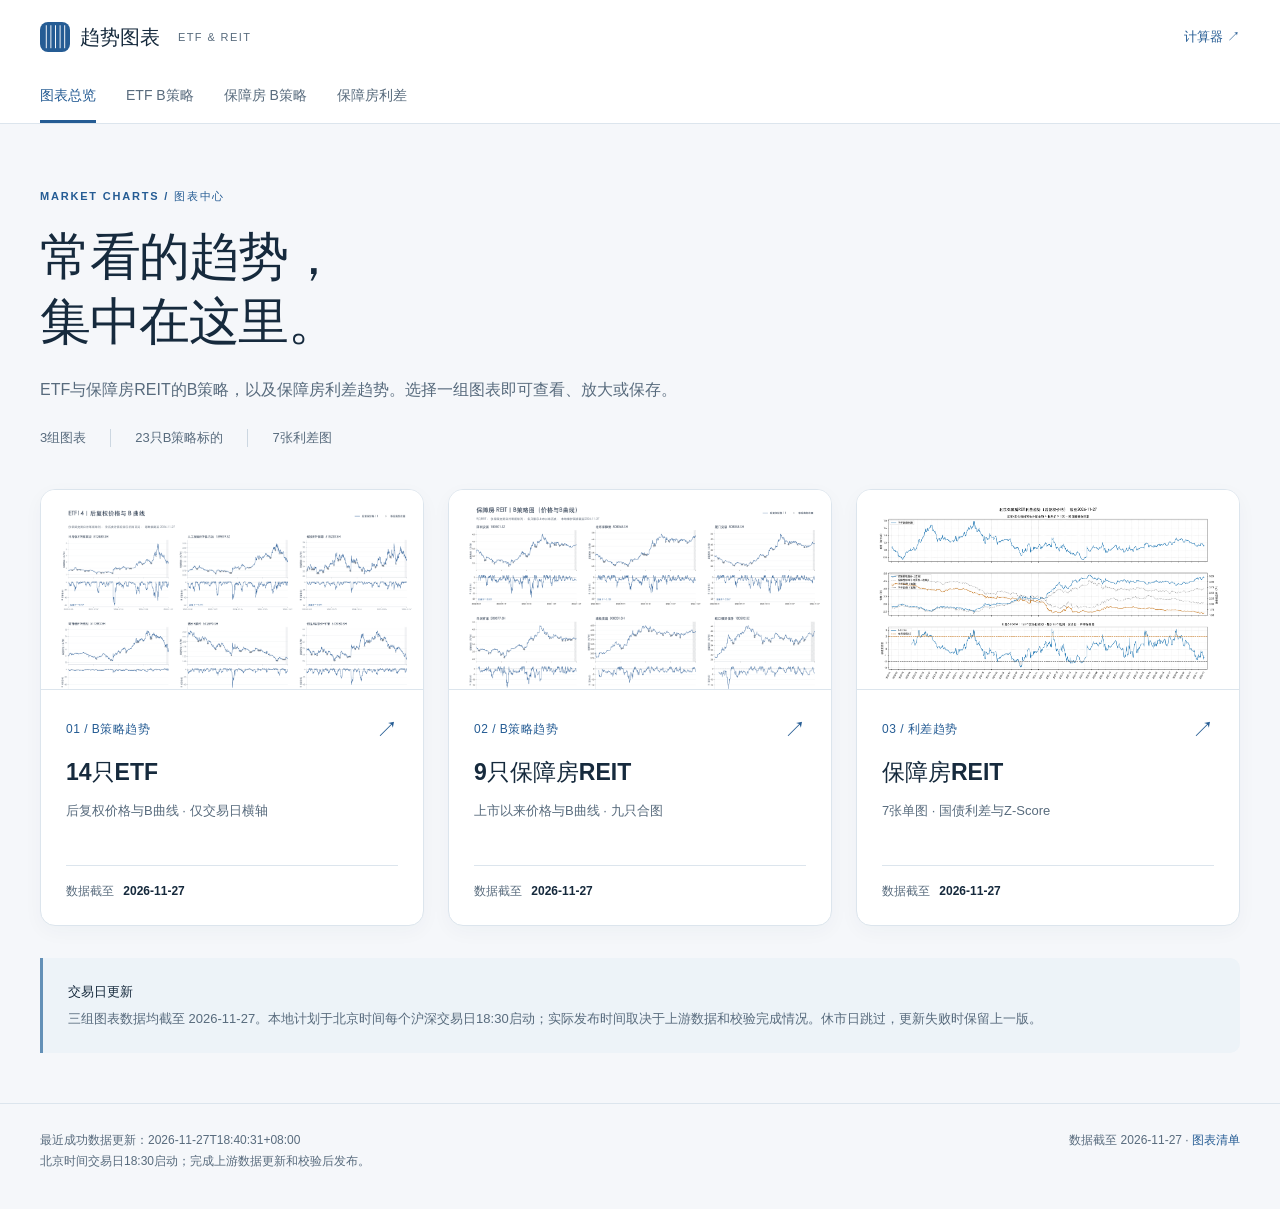
==== commit 39c7a08e: "Update validated ETF and housing REIT charts through 2026-11-27" ====
--- a/charts/index.html
+++ b/charts/index.html
@@ -12,6 +12,6 @@
 <body>
 <a class="skip" href="#main">跳到正文</a>
 <header class="site-header"><div class="header-inner"><a class="brand" href="index.html"><span class="brand-mark" aria-hidden="true">▥</span> 趋势图表<span class="brand-small">ETF & REIT</span></a><a class="back-link" href="../">计算器 ↗</a></div><nav aria-label="图表分类"><a href="index.html" aria-current="page">图表总览</a><a href="etf-b.html">ETF B策略</a><a href="housing-b.html">保障房 B策略</a><a href="housing-spread.html">保障房利差</a></nav></header>
-<main id="main"><section class="hero"><p class="eyebrow">MARKET CHARTS / 图表中心</p><h1>常看的趋势，<br>集中在这里。</h1><p class="intro">ETF与保障房REIT的B策略，以及保障房利差趋势。选择一组图表即可查看、放大或保存。</p><div class="hero-meta"><span>3组图表</span><span>23只B策略标的</span><span>7张利差图</span></div></section><section class="category-grid" aria-label="选择图表分类"><a class="category-card" href="etf-b.html"><div class="card-cover"><img src="assets/etf14-b-20261126-6523832e.png" alt="14只ETFB策略趋势预览" loading="lazy"></div><div class="category-body"><div class="category-label"><span>01 / B策略趋势</span><span>↗</span></div><h2>14只ETF</h2><p>后复权价格与B曲线 · 仅交易日横轴</p><div class="card-date">数据截至 <strong>2026-11-26</strong></div></div></a><a class="category-card" href="housing-b.html"><div class="card-cover"><img src="assets/housing9-b-20261126-f212e569.png" alt="9只保障房REITB策略趋势预览" loading="lazy"></div><div class="category-body"><div class="category-label"><span>02 / B策略趋势</span><span>↗</span></div><h2>9只保障房REIT</h2><p>上市以来价格与B曲线 · 九只合图</p><div class="card-date">数据截至 <strong>2026-11-26</strong></div></div></a><a class="category-card" href="housing-spread.html"><div class="card-cover"><img src="assets/spread-508068-sh-20261126-2271e21c.png" alt="保障房REIT利差趋势预览" loading="lazy"></div><div class="category-body"><div class="category-label"><span>03 / 利差趋势</span><span>↗</span></div><h2>保障房REIT</h2><p>7张单图 · 国债利差与Z-Score</p><div class="card-date">数据截至 <strong>2026-11-26</strong></div></div></a></section><aside class="note"><strong>交易日更新</strong><p>三组图表数据均截至 2026-11-26。本地计划于北京时间每个沪深交易日18:30启动；实际发布时间取决于上游数据和校验完成情况。休市日跳过，更新失败时保留上一版。</p></aside></main>
-<footer><span>最近成功数据更新：2026-11-26T18:36:57+08:00<br>北京时间交易日18:30启动；完成上游数据更新和校验后发布。</span><span>数据截至 2026-11-26 · <a href="manifest.json">图表清单</a></span></footer>
+<main id="main"><section class="hero"><p class="eyebrow">MARKET CHARTS / 图表中心</p><h1>常看的趋势，<br>集中在这里。</h1><p class="intro">ETF与保障房REIT的B策略，以及保障房利差趋势。选择一组图表即可查看、放大或保存。</p><div class="hero-meta"><span>3组图表</span><span>23只B策略标的</span><span>7张利差图</span></div></section><section class="category-grid" aria-label="选择图表分类"><a class="category-card" href="etf-b.html"><div class="card-cover"><img src="assets/etf14-b-20261127-234fd3fd.png" alt="14只ETFB策略趋势预览" loading="lazy"></div><div class="category-body"><div class="category-label"><span>01 / B策略趋势</span><span>↗</span></div><h2>14只ETF</h2><p>后复权价格与B曲线 · 仅交易日横轴</p><div class="card-date">数据截至 <strong>2026-11-27</strong></div></div></a><a class="category-card" href="housing-b.html"><div class="card-cover"><img src="assets/housing9-b-20261127-6614db99.png" alt="9只保障房REITB策略趋势预览" loading="lazy"></div><div class="category-body"><div class="category-label"><span>02 / B策略趋势</span><span>↗</span></div><h2>9只保障房REIT</h2><p>上市以来价格与B曲线 · 九只合图</p><div class="card-date">数据截至 <strong>2026-11-27</strong></div></div></a><a class="category-card" href="housing-spread.html"><div class="card-cover"><img src="assets/spread-508068-sh-20261127-04bf1d10.png" alt="保障房REIT利差趋势预览" loading="lazy"></div><div class="category-body"><div class="category-label"><span>03 / 利差趋势</span><span>↗</span></div><h2>保障房REIT</h2><p>7张单图 · 国债利差与Z-Score</p><div class="card-date">数据截至 <strong>2026-11-27</strong></div></div></a></section><aside class="note"><strong>交易日更新</strong><p>三组图表数据均截至 2026-11-27。本地计划于北京时间每个沪深交易日18:30启动；实际发布时间取决于上游数据和校验完成情况。休市日跳过，更新失败时保留上一版。</p></aside></main>
+<footer><span>最近成功数据更新：2026-11-27T18:40:31+08:00<br>北京时间交易日18:30启动；完成上游数据更新和校验后发布。</span><span>数据截至 2026-11-27 · <a href="manifest.json">图表清单</a></span></footer>
 </body></html>
